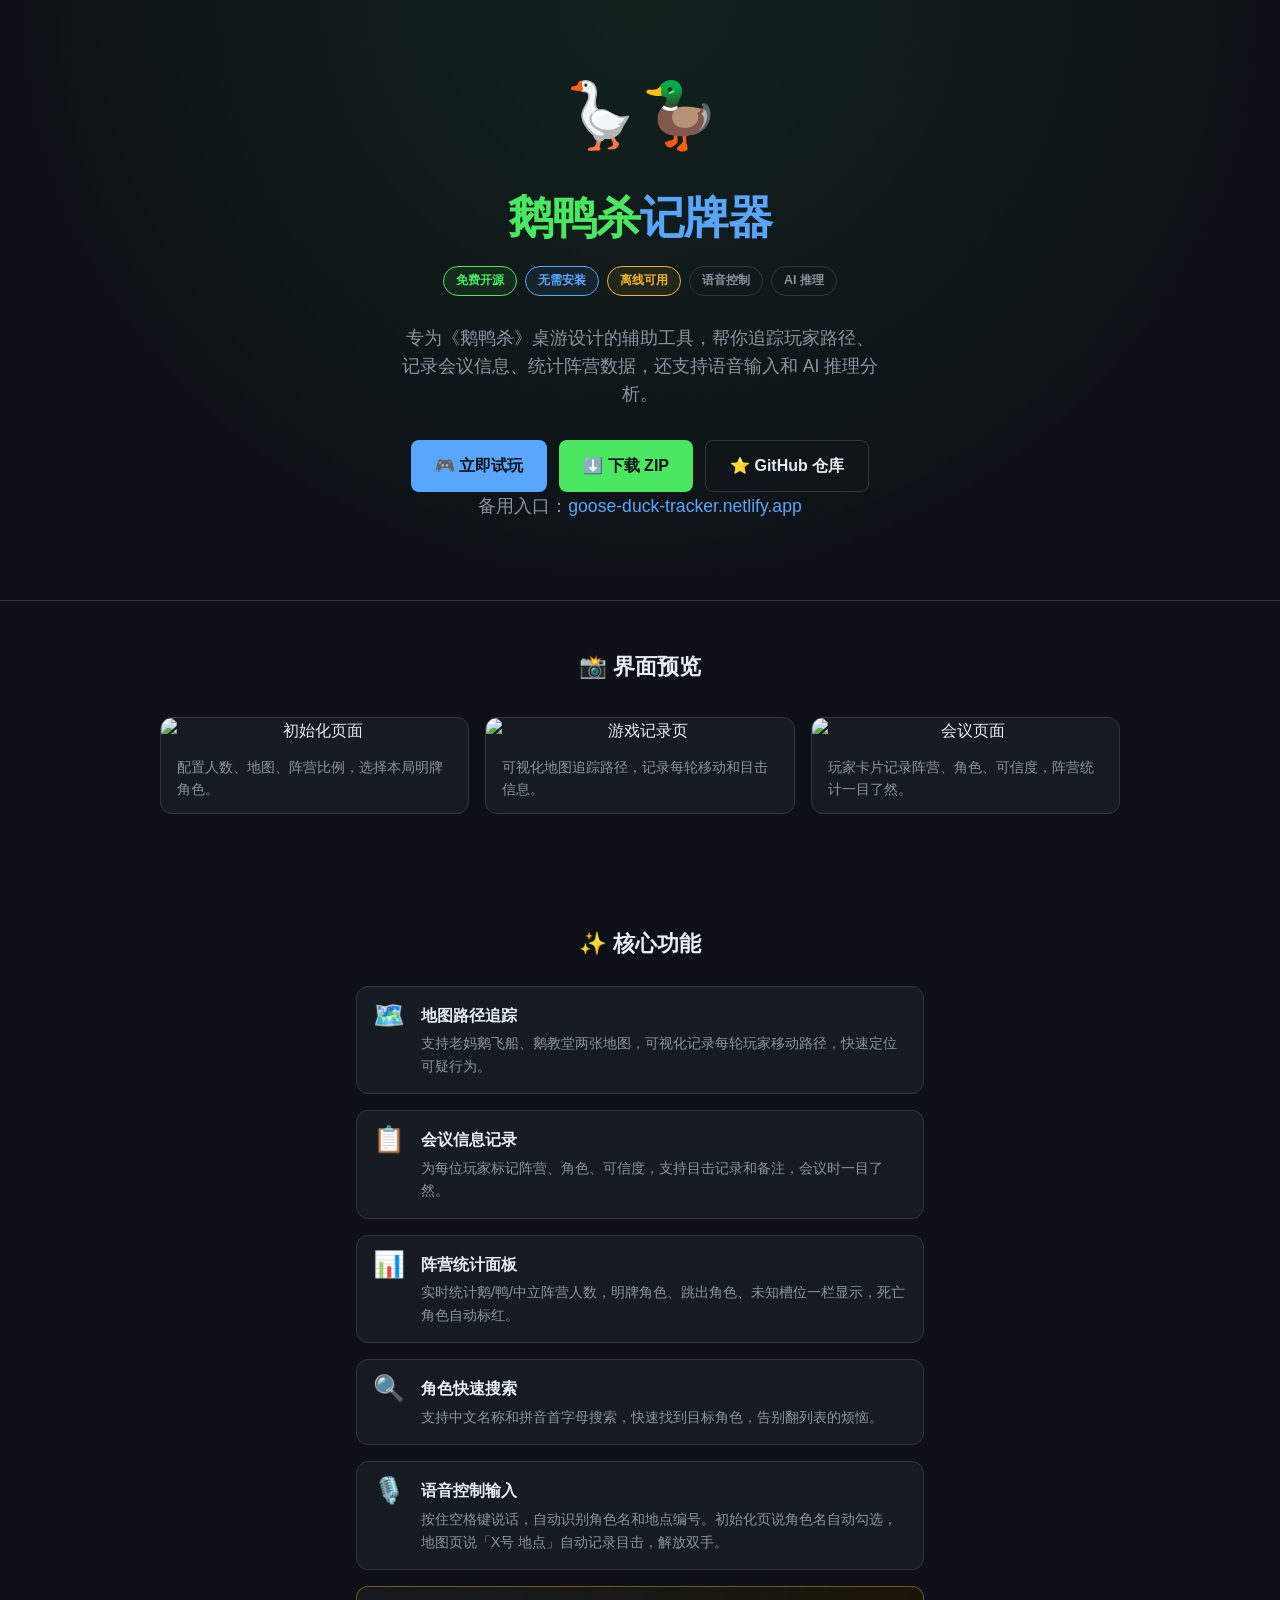
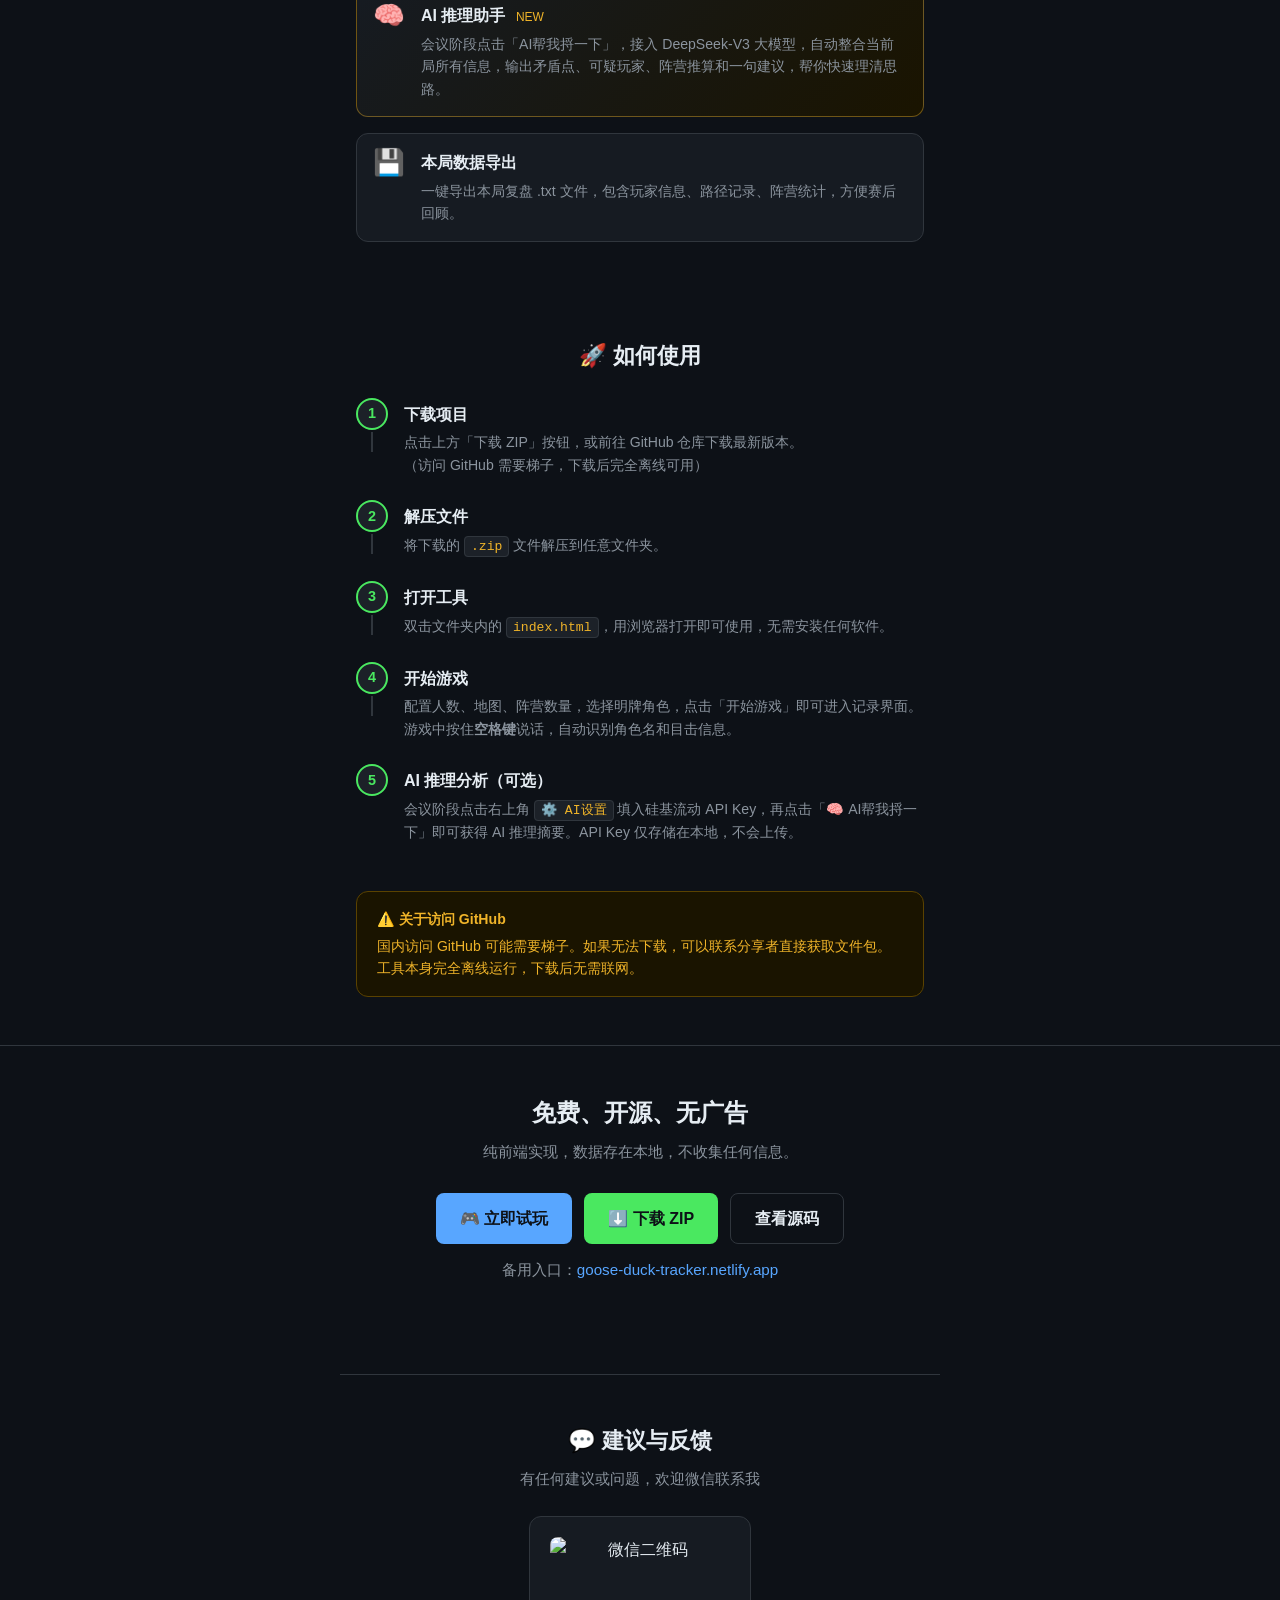
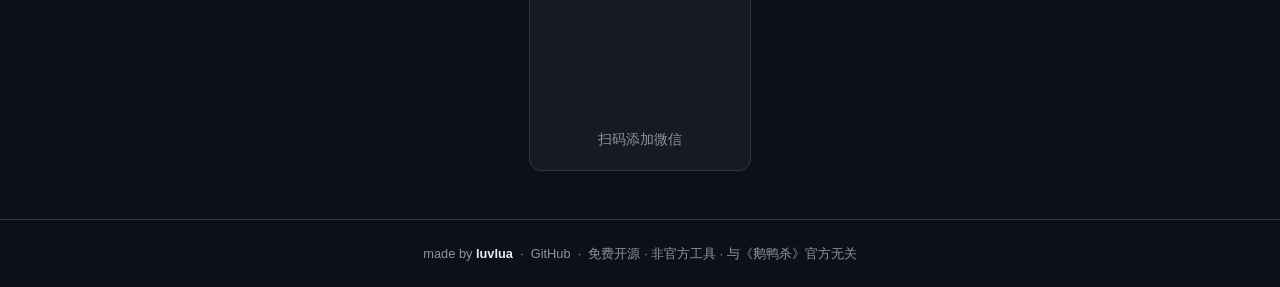
==== docs/index.html @ 3d95ee28 "docs: 主入口改为 luvlua.cn 品牌域，保留 Netlify 备用 Co-authored-by: Cursor <cursoragent@cursor.com>" ====
<!DOCTYPE html>
<html lang="zh-CN">
<head>
  <meta charset="UTF-8" />
  <meta name="viewport" content="width=device-width, initial-scale=1.0" />
  <title>鹅鸭杀记牌器</title>
  <meta name="description" content="鹅鸭杀（Goose Duck）辅助记牌工具，支持地图追踪、阵营统计、会议记录，免费开源。" />
  <style>
    *, *::before, *::after { box-sizing: border-box; margin: 0; padding: 0; }

    :root {
      --bg: #0d1117;
      --bg-card: #161b22;
      --bg-elevated: #1c2128;
      --border: #30363d;
      --text: #e6edf3;
      --text-muted: #8b949e;
      --goose: #4ae860;
      --duck: #58a6ff;
      --accent: #f0b429;
      --red: #ff4444;
      --radius: 12px;
    }

    html { scroll-behavior: smooth; }

    body {
      background: var(--bg);
      color: var(--text);
      font-family: -apple-system, BlinkMacSystemFont, 'Segoe UI', 'PingFang SC', 'Hiragino Sans GB', sans-serif;
      line-height: 1.6;
      min-height: 100vh;
    }

    /* ── Hero ── */
    .hero {
      text-align: center;
      padding: 64px 24px 48px;
      background: radial-gradient(ellipse at 50% 0%, rgba(74,232,96,0.08) 0%, transparent 70%);
      border-bottom: 1px solid var(--border);
    }

    .hero-emoji { font-size: 4rem; display: block; margin-bottom: 16px; }

    .hero h1 {
      font-size: clamp(1.8rem, 6vw, 2.8rem);
      font-weight: 800;
      letter-spacing: -0.02em;
      margin-bottom: 12px;
    }

    .hero h1 span.goose { color: var(--goose); }
    .hero h1 span.duck  { color: var(--duck); }

    .hero p {
      font-size: clamp(0.95rem, 3vw, 1.1rem);
      color: var(--text-muted);
      max-width: 480px;
      margin: 0 auto 32px;
    }

    .btn-group { display: flex; flex-wrap: wrap; gap: 12px; justify-content: center; }

    .btn {
      display: inline-flex; align-items: center; gap: 8px;
      padding: 12px 24px; border-radius: 8px;
      font-size: 1rem; font-weight: 700; text-decoration: none;
      transition: opacity 0.15s, transform 0.15s;
      border: none; cursor: pointer;
    }
    .btn:active { transform: scale(0.97); }

    .btn-primary {
      background: var(--goose); color: #0d1117;
    }
    .btn-secondary {
      background: transparent; color: var(--text);
      border: 1.5px solid var(--border);
    }
    .btn-secondary:hover { border-color: var(--text-muted); }
    .btn-play {
      background: var(--duck); color: #0d1117;
    }
    .btn-play:hover { opacity: 0.9; }

    /* ── 截图展示 ── */
    .screenshots {
      padding: 48px 16px;
      text-align: center;
      max-width: 1000px;
      margin: 0 auto;
    }
    .screenshots h2 { font-size: 1.4rem; font-weight: 700; color: var(--text); margin-bottom: 24px; }

    .screenshot-scroll {
      display: flex;
      gap: 16px;
      padding: 8px 4px 16px;
      overflow-x: auto;
      scroll-snap-type: x mandatory;
      -webkit-overflow-scrolling: touch;
      scrollbar-width: none;
    }
    .screenshot-scroll::-webkit-scrollbar { display: none; }

    .screenshot-card {
      flex: 0 0 85vw;
      scroll-snap-align: start;
      background: var(--bg-card);
      border: 1px solid var(--border);
      border-radius: var(--radius);
      overflow: hidden;
    }

    /* 桌面端：三列平铺 */
    @media (min-width: 900px) {
      .screenshot-scroll {
        overflow-x: visible;
        scroll-snap-type: none;
      }
      .screenshot-card {
        flex: 1 1 0;
        min-width: 0;
      }
    }
    .screenshot-card .mock {
      width: 100%;
      aspect-ratio: 16/10;
      background: var(--bg-elevated);
      display: flex;
      flex-direction: column;
      align-items: center;
      justify-content: center;
      gap: 8px;
      color: var(--text-muted);
      font-size: 2rem;
    }
    .screenshot-card .mock-label {
      font-size: 0.75rem;
      letter-spacing: 0.05em;
      color: var(--text-muted);
    }
    .screenshot-card p {
      padding: 12px 16px;
      font-size: 0.88rem;
      color: var(--text-muted);
      text-align: left;
    }

    /* ── 功能特性 ── */
    .features {
      padding: 48px 16px;
      max-width: 600px;
      margin: 0 auto;
    }
    .features h2 {
      font-size: 1.4rem;
      font-weight: 700;
      margin-bottom: 24px;
      text-align: center;
    }
    .feature-list { display: flex; flex-direction: column; gap: 16px; }
    .feature-item {
      display: flex;
      gap: 16px;
      align-items: flex-start;
      background: var(--bg-card);
      border: 1px solid var(--border);
      border-radius: var(--radius);
      padding: 16px;
    }
    .feature-icon { font-size: 1.6rem; flex-shrink: 0; line-height: 1; }
    .feature-text h3 { font-size: 1rem; font-weight: 700; margin-bottom: 4px; }
    .feature-text p  { font-size: 0.88rem; color: var(--text-muted); }

    /* ── 使用步骤 ── */
    .steps {
      padding: 48px 16px;
      max-width: 600px;
      margin: 0 auto;
    }
    .steps h2 {
      font-size: 1.4rem;
      font-weight: 700;
      margin-bottom: 24px;
      text-align: center;
    }
    .step-list { display: flex; flex-direction: column; gap: 0; }
    .step-item {
      display: flex;
      gap: 16px;
      align-items: flex-start;
      position: relative;
      padding-bottom: 24px;
    }
    .step-item:last-child { padding-bottom: 0; }
    .step-num {
      flex-shrink: 0;
      width: 32px; height: 32px;
      border-radius: 50%;
      background: var(--bg-elevated);
      border: 2px solid var(--goose);
      color: var(--goose);
      font-weight: 800;
      font-size: 0.9rem;
      display: flex; align-items: center; justify-content: center;
      position: relative; z-index: 1;
    }
    .step-item:not(:last-child) .step-num::after {
      content: '';
      position: absolute;
      top: 100%; left: 50%;
      transform: translateX(-50%);
      width: 2px;
      height: calc(100% + 24px - 32px);
      background: var(--border);
      margin-top: 4px;
    }
    .step-body { padding-top: 4px; }
    .step-body h3 { font-size: 1rem; font-weight: 700; margin-bottom: 4px; }
    .step-body p  { font-size: 0.88rem; color: var(--text-muted); }
    .step-body code {
      background: var(--bg-elevated);
      border: 1px solid var(--border);
      border-radius: 4px;
      padding: 2px 6px;
      font-size: 0.82rem;
      color: var(--accent);
      font-family: 'SF Mono', 'Fira Code', monospace;
    }

    /* ── 提示 ── */
    .notice {
      margin: 0 16px 48px;
      max-width: 568px;
      margin-left: auto;
      margin-right: auto;
      background: #1a1400;
      border: 1px solid #5a4200;
      border-radius: var(--radius);
      padding: 16px 20px;
      font-size: 0.88rem;
      color: var(--accent);
    }
    .notice strong { display: block; margin-bottom: 4px; }

    /* ── CTA ── */
    .cta {
      text-align: center;
      padding: 48px 16px 64px;
      border-top: 1px solid var(--border);
    }
    .cta h2 { font-size: 1.5rem; font-weight: 800; margin-bottom: 8px; }
    .cta p { color: var(--text-muted); margin-bottom: 28px; font-size: 0.95rem; }

    /* ── 联系方式 ── */
    .contact {
      text-align: center;
      padding: 48px 16px;
      border-top: 1px solid var(--border);
      max-width: 600px;
      margin: 0 auto;
    }
    .contact h2 { font-size: 1.4rem; font-weight: 700; margin-bottom: 8px; }
    .contact p  { color: var(--text-muted); font-size: 0.95rem; margin-bottom: 24px; }
    .wechat-card {
      display: inline-flex;
      flex-direction: column;
      align-items: center;
      gap: 12px;
      background: var(--bg-card);
      border: 1px solid var(--border);
      border-radius: var(--radius);
      padding: 20px;
    }
    .wechat-qr {
      width: 180px; height: 180px;
      object-fit: cover;
      border-radius: 8px;
      display: block;
    }
    .wechat-tip {
      font-size: 0.85rem;
      color: var(--text-muted);
    }

    /* ── Footer ── */
    footer {
      text-align: center;
      padding: 24px 16px;
      font-size: 0.8rem;
      color: var(--text-muted);
      border-top: 1px solid var(--border);
    }
    footer a { color: var(--text-muted); text-decoration: none; }
    footer a:hover { color: var(--text); }

    /* ── 标签 ── */
    .tag-row { display: flex; flex-wrap: wrap; gap: 8px; justify-content: center; margin-bottom: 28px; }
    .tag {
      font-size: 0.78rem; font-weight: 700;
      padding: 4px 12px; border-radius: 20px;
      border: 1px solid;
    }
    .tag.goose { color: var(--goose); border-color: var(--goose); background: rgba(74,232,96,0.08); }
    .tag.duck  { color: var(--duck);  border-color: var(--duck);  background: rgba(88,166,255,0.08); }
    .tag.gold  { color: var(--accent); border-color: var(--accent); background: rgba(240,180,41,0.08); }
    .tag.muted { color: var(--text-muted); border-color: var(--border); background: transparent; }

    .hero-backup {
      font-size: 0.82rem;
      color: var(--text-muted);
      margin-top: 14px;
    }
    .hero-backup a { color: var(--duck); text-decoration: none; }
    .hero-backup a:hover { text-decoration: underline; }
  </style>
</head>
<body>

  <!-- Hero -->
  <section class="hero">
    <span class="hero-emoji">🪿🦆</span>
    <h1><span class="goose">鹅鸭杀</span><span class="duck">记牌器</span></h1>
    <div class="tag-row">
      <span class="tag goose">免费开源</span>
      <span class="tag duck">无需安装</span>
      <span class="tag gold">离线可用</span>
      <span class="tag muted">语音控制</span>
      <span class="tag muted">AI 推理</span>
    </div>
    <p>专为《鹅鸭杀》桌游设计的辅助工具，帮你追踪玩家路径、记录会议信息、统计阵营数据，还支持语音输入和 AI 推理分析。</p>
    <div class="btn-group">
      <a class="btn btn-play" href="https://luvlua.cn/" target="_blank" rel="noopener">
        🎮 立即试玩
      </a>
      <a class="btn btn-primary" href="https://github.com/luvlua0808-png/goose-duck-tracker/archive/refs/heads/main.zip">
        ⬇️ 下载 ZIP
      </a>
      <a class="btn btn-secondary" href="https://github.com/luvlua0808-png/goose-duck-tracker" target="_blank">
        ⭐ GitHub 仓库
      </a>
    </div>
    <p class="hero-backup">备用入口：<a href="https://goose-duck-tracker.netlify.app" target="_blank" rel="noopener">goose-duck-tracker.netlify.app</a></p>
  </section>

  <!-- 截图展示 -->
  <section class="screenshots">
    <h2>📸 界面预览</h2>
    <div class="screenshot-scroll">
      <div class="screenshot-card">
        <img src="screenshoot00.png" alt="初始化页面" style="width:100%;display:block;border-radius:8px 8px 0 0;" />
        <p>配置人数、地图、阵营比例，选择本局明牌角色。</p>
      </div>
      <div class="screenshot-card">
        <img src="screenshoot01.png" alt="游戏记录页" style="width:100%;display:block;border-radius:8px 8px 0 0;" />
        <p>可视化地图追踪路径，记录每轮移动和目击信息。</p>
      </div>
      <div class="screenshot-card">
        <img src="screenshoot02.png" alt="会议页面" style="width:100%;display:block;border-radius:8px 8px 0 0;" />
        <p>玩家卡片记录阵营、角色、可信度，阵营统计一目了然。</p>
      </div>
    </div>
  </section>

  <!-- 功能特性 -->
  <section class="features">
    <h2>✨ 核心功能</h2>
    <div class="feature-list">
      <div class="feature-item">
        <span class="feature-icon">🗺️</span>
        <div class="feature-text">
          <h3>地图路径追踪</h3>
          <p>支持老妈鹅飞船、鹅教堂两张地图，可视化记录每轮玩家移动路径，快速定位可疑行为。</p>
        </div>
      </div>
      <div class="feature-item">
        <span class="feature-icon">📋</span>
        <div class="feature-text">
          <h3>会议信息记录</h3>
          <p>为每位玩家标记阵营、角色、可信度，支持目击记录和备注，会议时一目了然。</p>
        </div>
      </div>
      <div class="feature-item">
        <span class="feature-icon">📊</span>
        <div class="feature-text">
          <h3>阵营统计面板</h3>
          <p>实时统计鹅/鸭/中立阵营人数，明牌角色、跳出角色、未知槽位一栏显示，死亡角色自动标红。</p>
        </div>
      </div>
      <div class="feature-item">
        <span class="feature-icon">🔍</span>
        <div class="feature-text">
          <h3>角色快速搜索</h3>
          <p>支持中文名称和拼音首字母搜索，快速找到目标角色，告别翻列表的烦恼。</p>
        </div>
      </div>
      <div class="feature-item">
        <span class="feature-icon">🎙️</span>
        <div class="feature-text">
          <h3>语音控制输入</h3>
          <p>按住空格键说话，自动识别角色名和地点编号。初始化页说角色名自动勾选，地图页说「X号 地点」自动记录目击，解放双手。</p>
        </div>
      </div>
      <div class="feature-item" style="border-color: rgba(240,180,41,0.4); background: linear-gradient(135deg, var(--bg-card), #1a1400);">
        <span class="feature-icon">🧠</span>
        <div class="feature-text">
          <h3>AI 推理助手 <span style="font-size:0.75rem;font-weight:400;color:var(--accent);margin-left:6px;">NEW</span></h3>
          <p>会议阶段点击「AI帮我捋一下」，接入 DeepSeek-V3 大模型，自动整合当前局所有信息，输出矛盾点、可疑玩家、阵营推算和一句建议，帮你快速理清思路。</p>
        </div>
      </div>
      <div class="feature-item">
        <span class="feature-icon">💾</span>
        <div class="feature-text">
          <h3>本局数据导出</h3>
          <p>一键导出本局复盘 .txt 文件，包含玩家信息、路径记录、阵营统计，方便赛后回顾。</p>
        </div>
      </div>
    </div>
  </section>

  <!-- 使用步骤 -->
  <section class="steps">
    <h2>🚀 如何使用</h2>
    <div class="step-list">
      <div class="step-item">
        <div class="step-num">1</div>
        <div class="step-body">
          <h3>下载项目</h3>
          <p>点击上方「下载 ZIP」按钮，或前往 GitHub 仓库下载最新版本。<br>（访问 GitHub 需要梯子，下载后完全离线可用）</p>
        </div>
      </div>
      <div class="step-item">
        <div class="step-num">2</div>
        <div class="step-body">
          <h3>解压文件</h3>
          <p>将下载的 <code>.zip</code> 文件解压到任意文件夹。</p>
        </div>
      </div>
      <div class="step-item">
        <div class="step-num">3</div>
        <div class="step-body">
          <h3>打开工具</h3>
          <p>双击文件夹内的 <code>index.html</code>，用浏览器打开即可使用，无需安装任何软件。</p>
        </div>
      </div>
      <div class="step-item">
        <div class="step-num">4</div>
        <div class="step-body">
          <h3>开始游戏</h3>
          <p>配置人数、地图、阵营数量，选择明牌角色，点击「开始游戏」即可进入记录界面。<br>游戏中按住<strong>空格键</strong>说话，自动识别角色名和目击信息。</p>
        </div>
      </div>
      <div class="step-item">
        <div class="step-num">5</div>
        <div class="step-body">
          <h3>AI 推理分析（可选）</h3>
          <p>会议阶段点击右上角 <code>⚙️ AI设置</code> 填入硅基流动 API Key，再点击「🧠 AI帮我捋一下」即可获得 AI 推理摘要。API Key 仅存储在本地，不会上传。</p>
        </div>
      </div>
    </div>
  </section>

  <!-- 提示 -->
  <div class="notice">
    <strong>⚠️ 关于访问 GitHub</strong>
    国内访问 GitHub 可能需要梯子。如果无法下载，可以联系分享者直接获取文件包。工具本身完全离线运行，下载后无需联网。
  </div>

  <!-- CTA -->
  <section class="cta">
    <h2>免费、开源、无广告</h2>
    <p>纯前端实现，数据存在本地，不收集任何信息。</p>
    <div class="btn-group">
      <a class="btn btn-play" href="https://luvlua.cn/" target="_blank" rel="noopener">
        🎮 立即试玩
      </a>
      <a class="btn btn-primary" href="https://github.com/luvlua0808-png/goose-duck-tracker/archive/refs/heads/main.zip">
        ⬇️ 下载 ZIP
      </a>
      <a class="btn btn-secondary" href="https://github.com/luvlua0808-png/goose-duck-tracker" target="_blank">
        查看源码
      </a>
    </div>
    <p class="hero-backup">备用入口：<a href="https://goose-duck-tracker.netlify.app" target="_blank" rel="noopener">goose-duck-tracker.netlify.app</a></p>
  </section>

  <!-- 联系方式 -->
  <section class="contact">
    <h2>💬 建议与反馈</h2>
    <p>有任何建议或问题，欢迎微信联系我</p>
    <div class="wechat-card">
      <img src="wechat.jpg" alt="微信二维码" class="wechat-qr" />
      <span class="wechat-tip">扫码添加微信</span>
    </div>
  </section>

  <!-- Footer -->
  <footer>
    <p>
      made by <strong style="color:#e6edf3">luvlua</strong>
      &nbsp;·&nbsp;
      <a href="https://github.com/luvlua0808-png/goose-duck-tracker" target="_blank">GitHub</a>
      &nbsp;·&nbsp;
      免费开源 · 非官方工具 · 与《鹅鸭杀》官方无关
    </p>
  </footer>

</body>
</html>
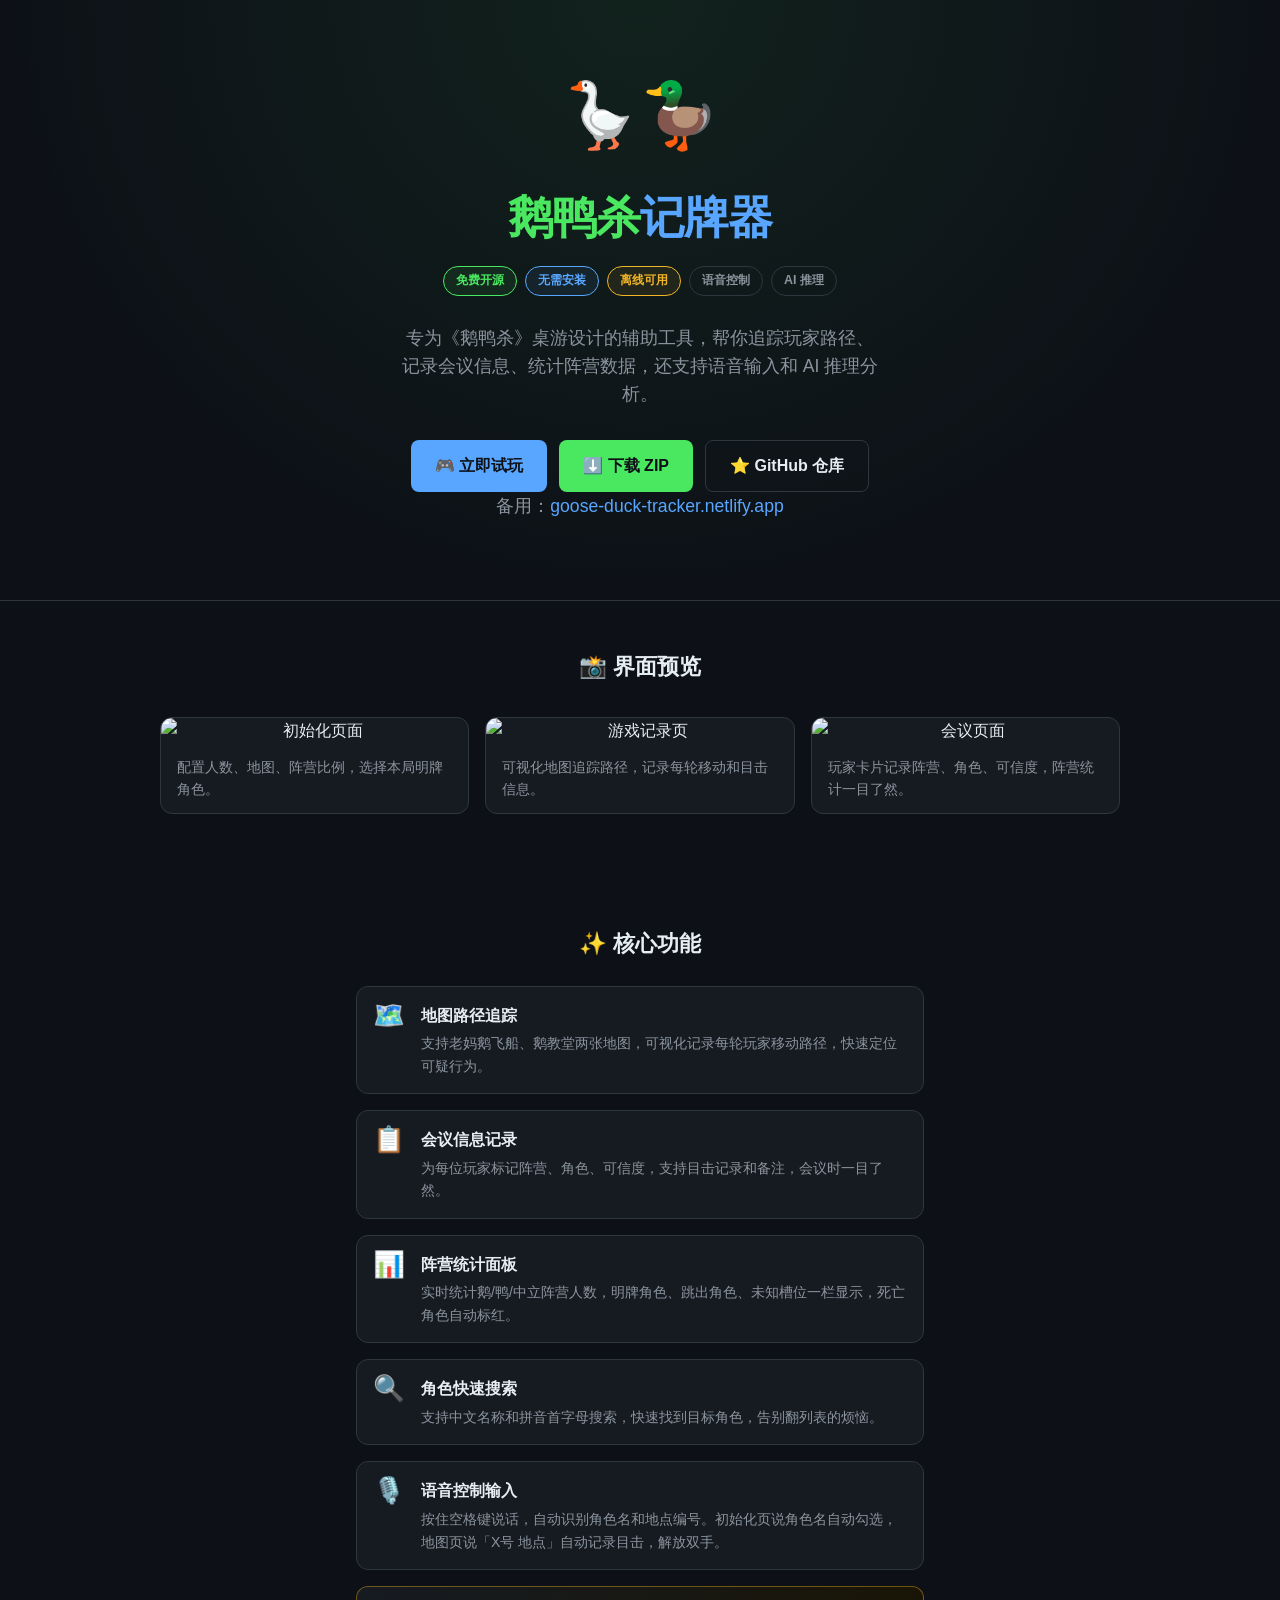
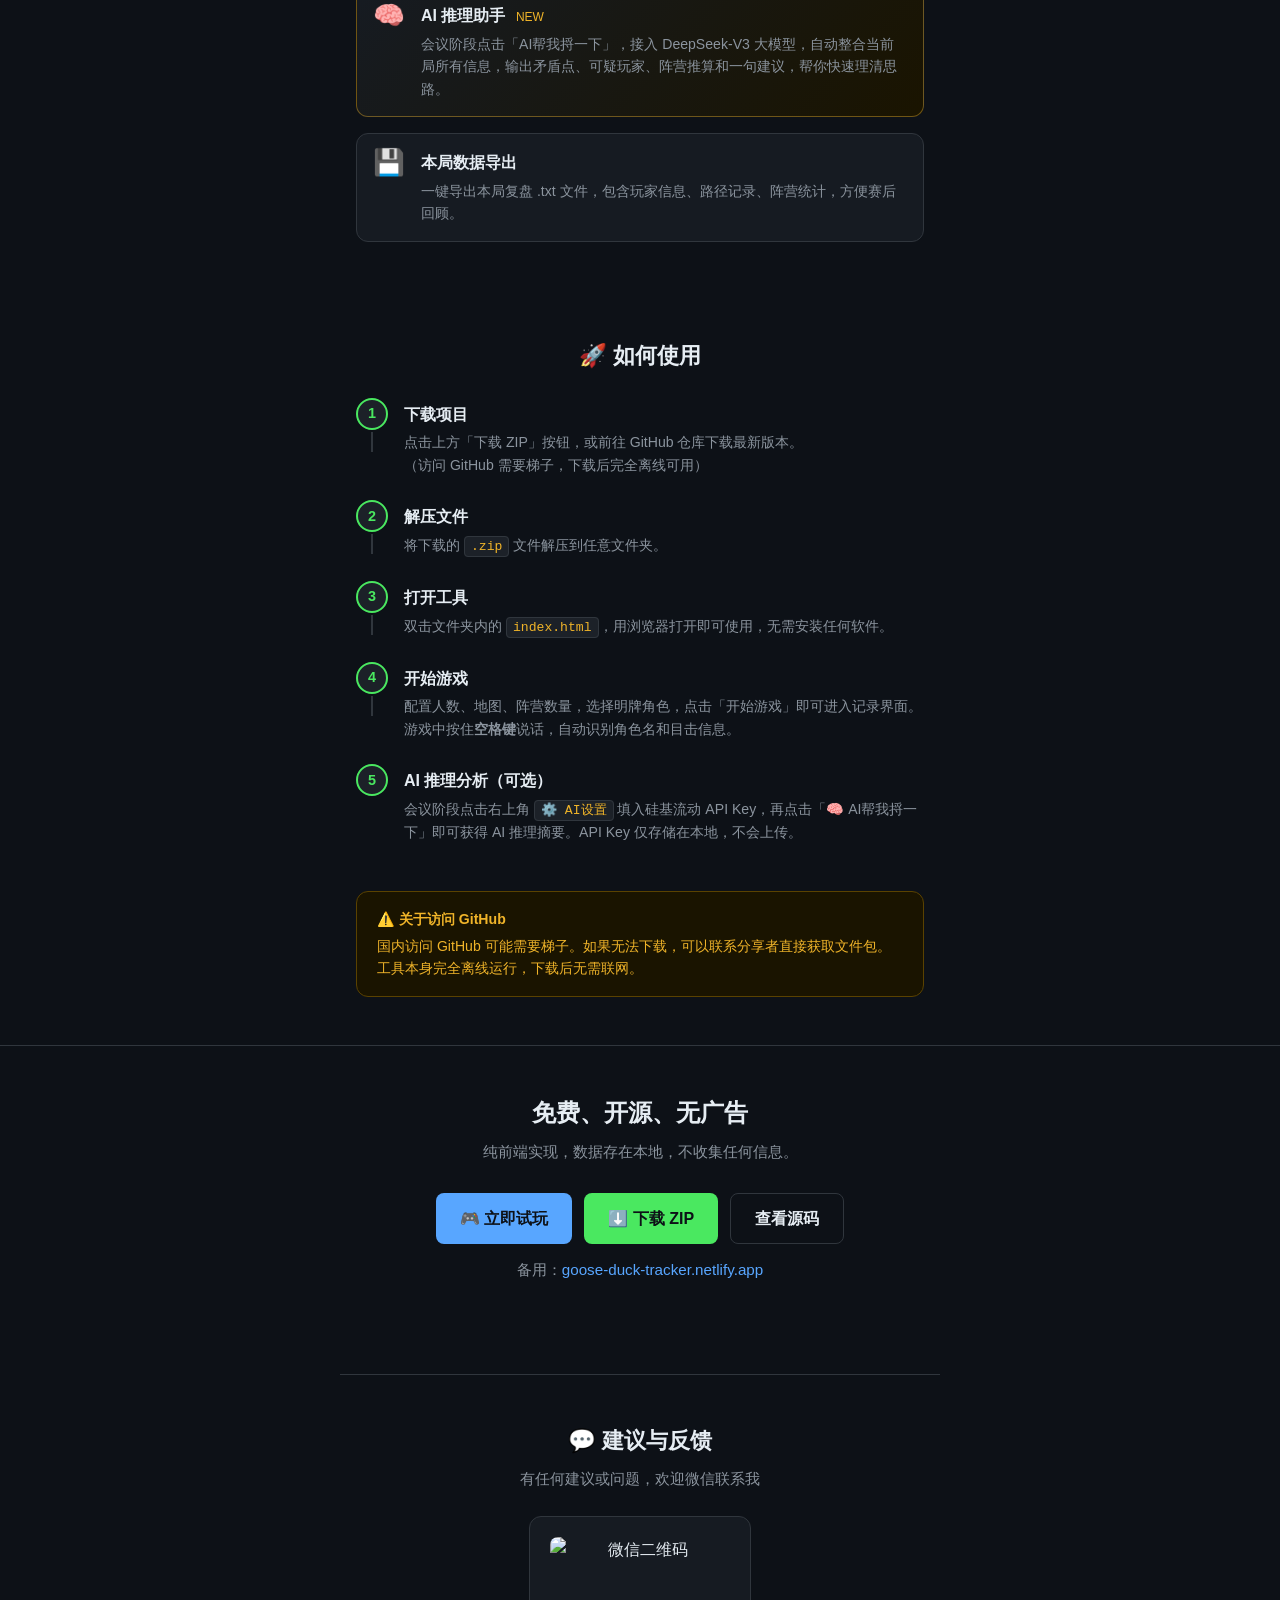
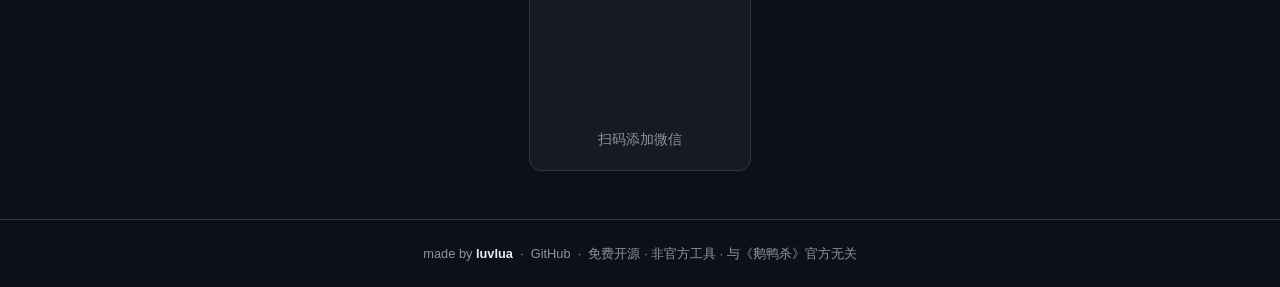
==== commit cb309d82: "docs: 精简在线地址表述（主域名 / 备用） Co-authored-by: Cursor <cursoragent@cursor.com>" ====
--- a/docs/index.html
+++ b/docs/index.html
@@ -341,7 +341,7 @@
         ⭐ GitHub 仓库
       </a>
     </div>
-    <p class="hero-backup">备用入口：<a href="https://goose-duck-tracker.netlify.app" target="_blank" rel="noopener">goose-duck-tracker.netlify.app</a></p>
+    <p class="hero-backup">备用：<a href="https://goose-duck-tracker.netlify.app" target="_blank" rel="noopener">goose-duck-tracker.netlify.app</a></p>
   </section>
 
   <!-- 截图展示 -->
@@ -482,7 +482,7 @@
         查看源码
       </a>
     </div>
-    <p class="hero-backup">备用入口：<a href="https://goose-duck-tracker.netlify.app" target="_blank" rel="noopener">goose-duck-tracker.netlify.app</a></p>
+    <p class="hero-backup">备用：<a href="https://goose-duck-tracker.netlify.app" target="_blank" rel="noopener">goose-duck-tracker.netlify.app</a></p>
   </section>
 
   <!-- 联系方式 -->
